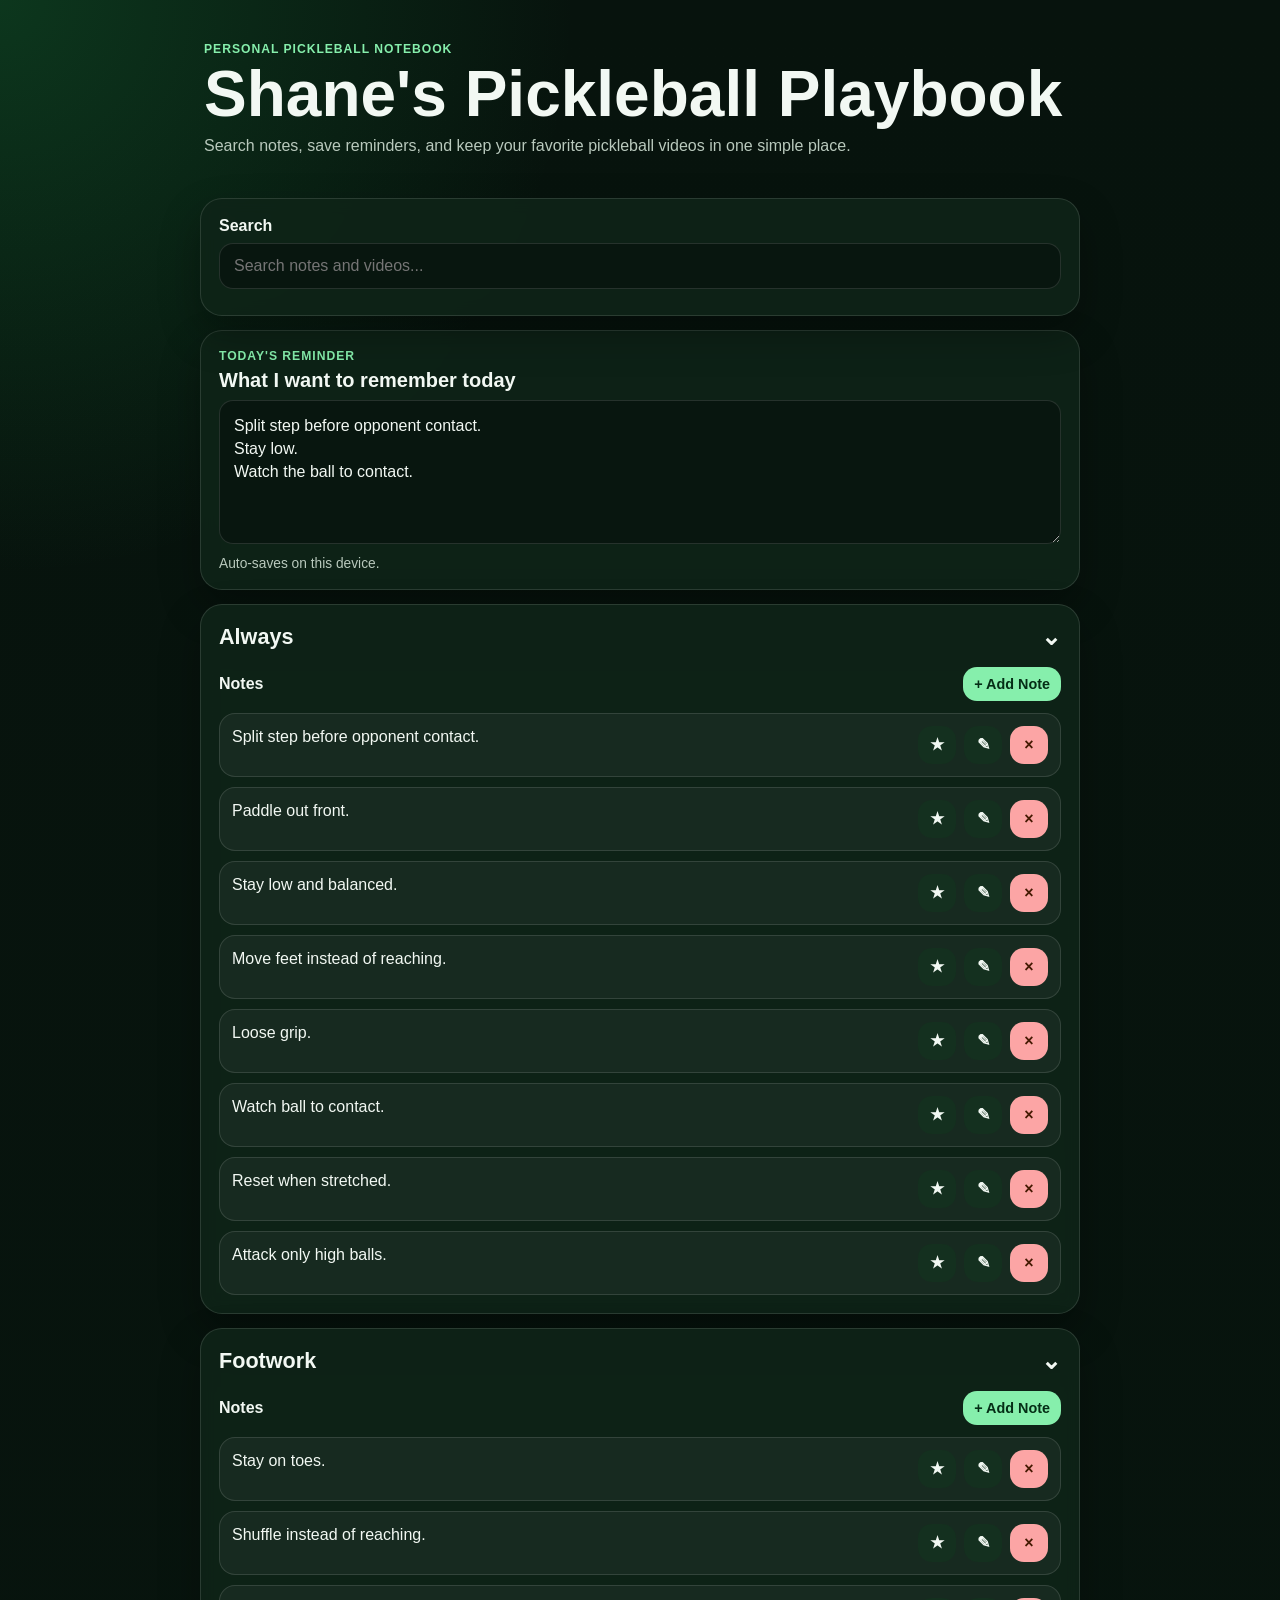
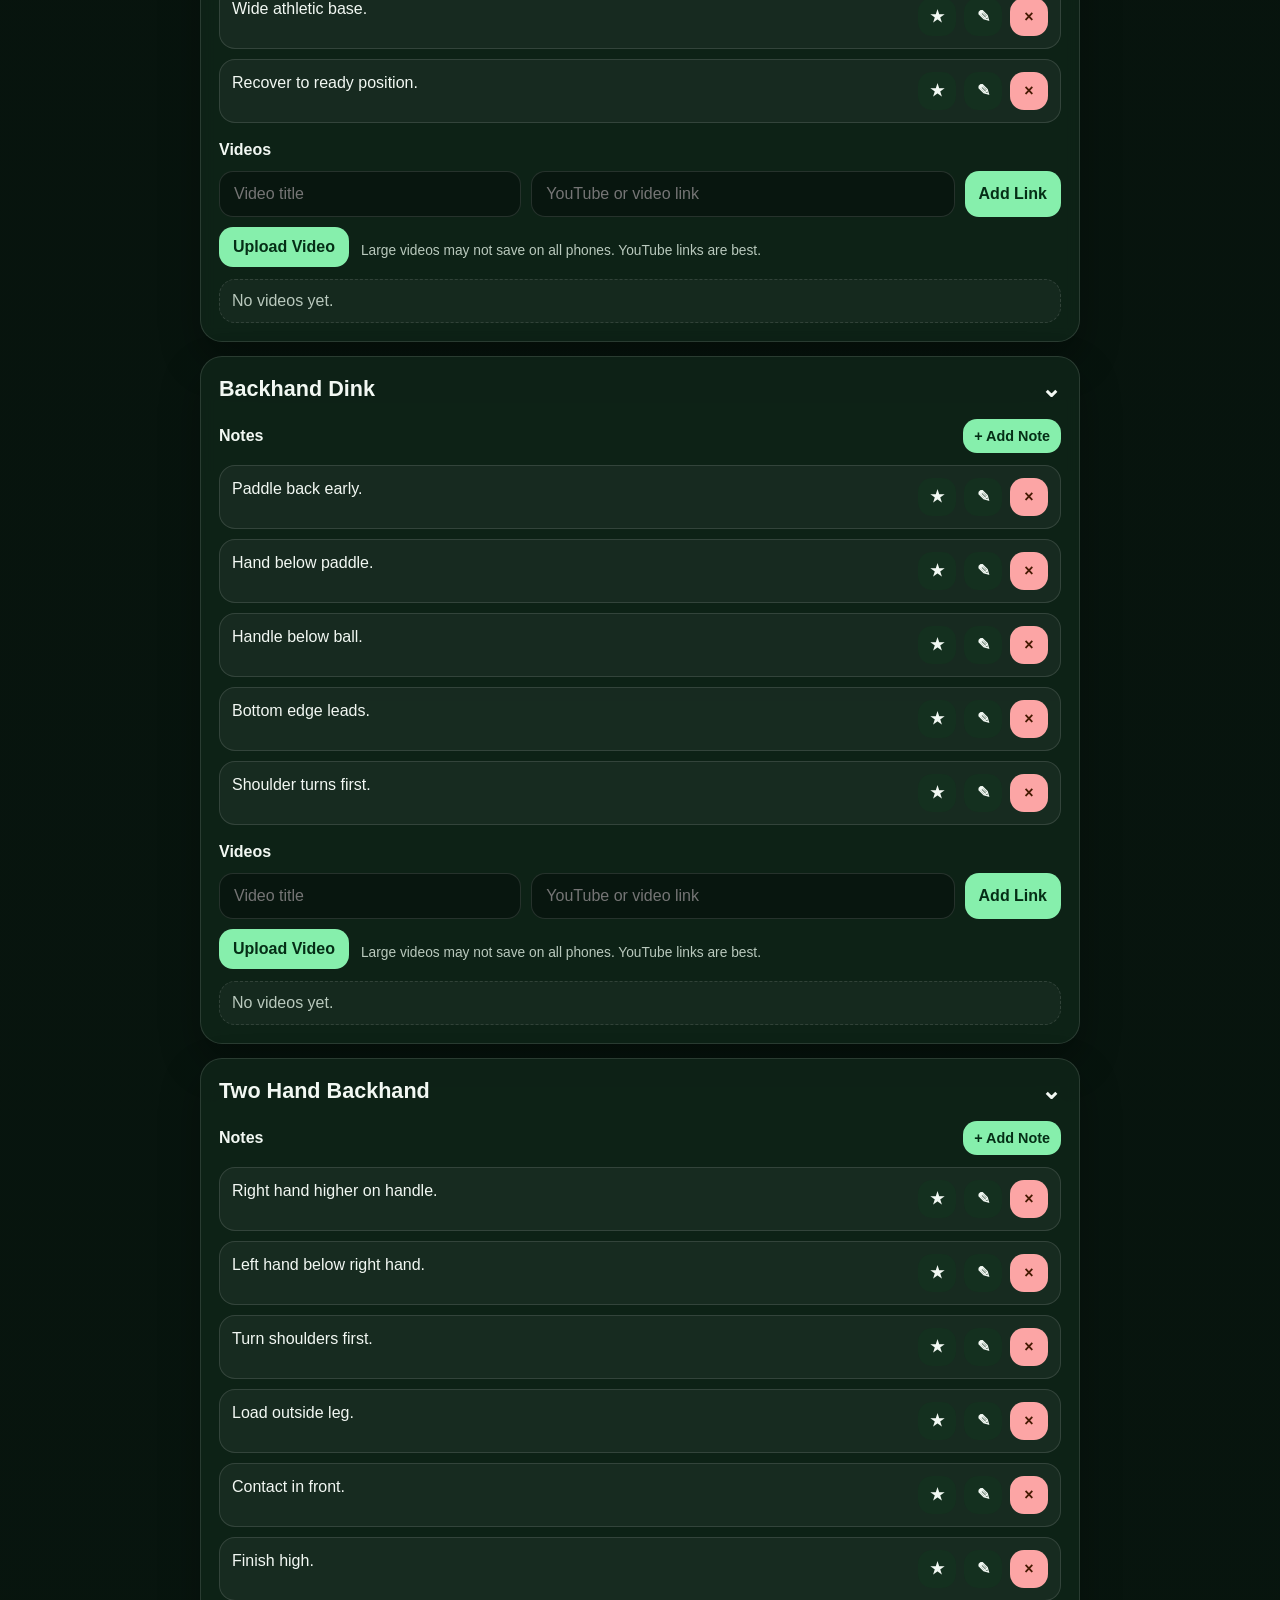
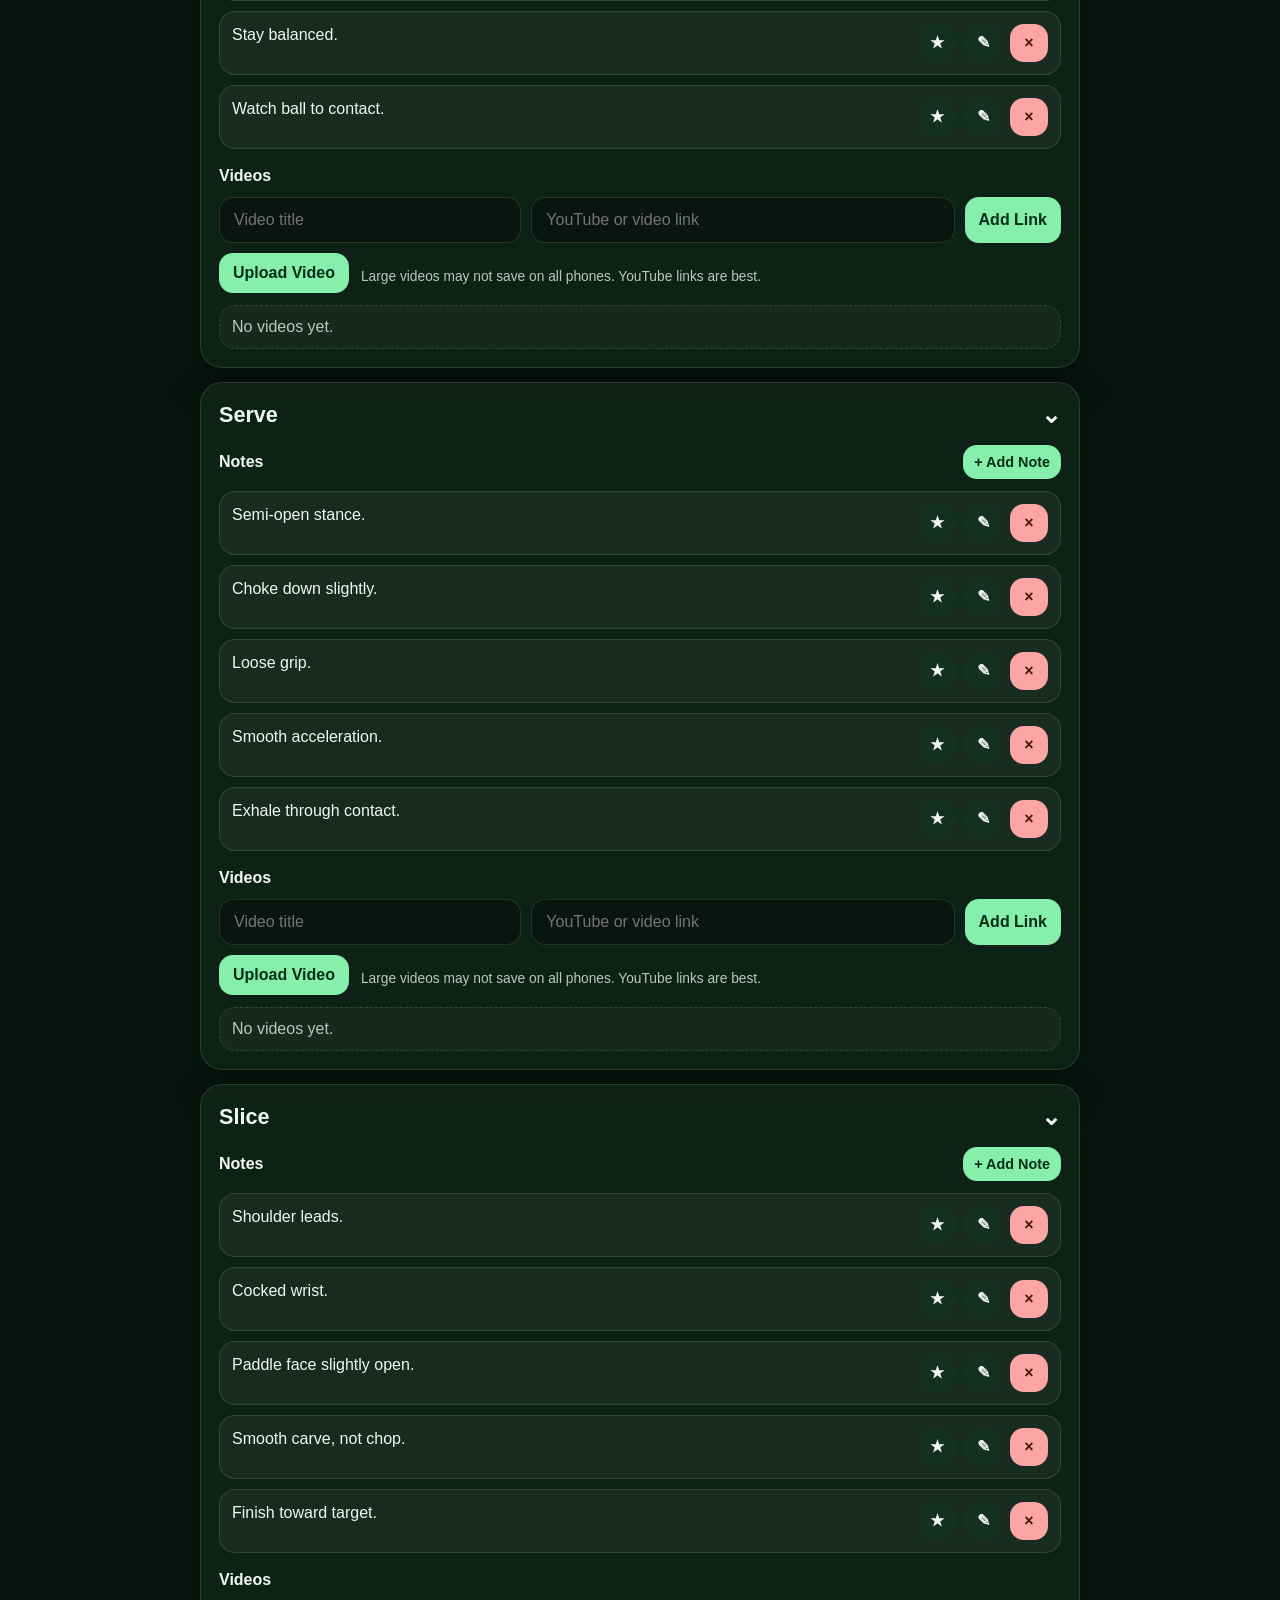
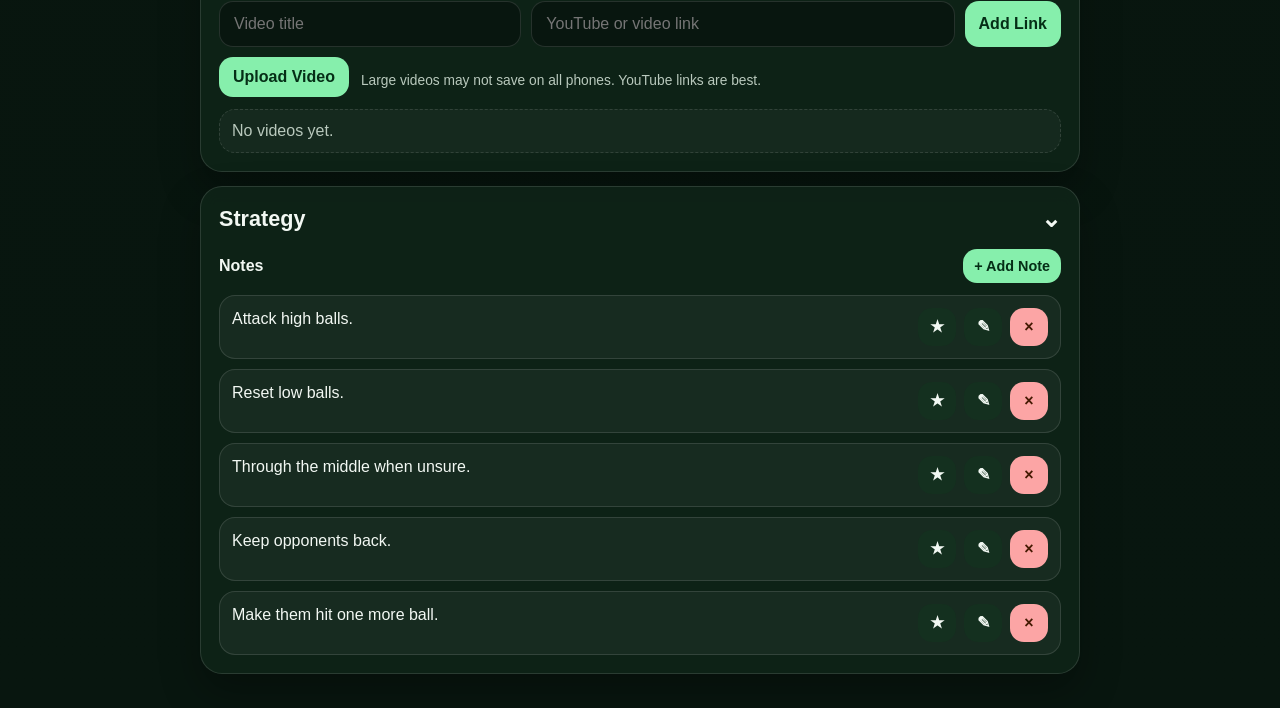
==== index.html @ 38fc114f "Add files via upload" ====
<!DOCTYPE html>
<html lang="en">
<head>
  <meta charset="UTF-8" />
  <meta name="viewport" content="width=device-width, initial-scale=1.0" />
  <meta name="theme-color" content="#14532d" />
  <title>Shane's Pickleball Playbook</title>
  <link rel="stylesheet" href="style.css" />
</head>
<body>
  <main class="app">
    <header class="hero">
      <p class="eyebrow">Personal Pickleball Notebook</p>
      <h1>Shane's Pickleball Playbook</h1>
      <p class="subhead">Search notes, save reminders, and keep your favorite pickleball videos in one simple place.</p>
    </header>

    <section class="panel search-panel">
      <label for="searchInput" class="section-label">Search</label>
      <input id="searchInput" type="search" placeholder="Search notes and videos..." autocomplete="off" />
      <p id="searchStatus" class="hint"></p>
    </section>

    <section class="panel reminder-panel">
      <div class="section-heading">
        <div>
          <p class="eyebrow">Today's Reminder</p>
          <h2>What I want to remember today</h2>
        </div>
      </div>
      <textarea id="todayReminder" rows="5" placeholder="Example: Split step before opponent contact. Stay low. Watch the ball to contact."></textarea>
      <p class="hint">Auto-saves on this device.</p>
    </section>

    <section id="sections" class="sections"></section>
  </main>

  <template id="sectionTemplate">
    <section class="panel playbook-section">
      <button class="section-toggle" type="button">
        <span class="section-title"></span>
        <span class="chevron">⌄</span>
      </button>
      <div class="section-body">
        <div class="notes-block">
          <div class="block-header">
            <h3>Notes</h3>
            <button class="small-button add-note" type="button">+ Add Note</button>
          </div>
          <div class="notes-list"></div>
        </div>

        <div class="videos-block">
          <div class="block-header">
            <h3>Videos</h3>
          </div>
          <form class="video-form">
            <input class="video-title" type="text" placeholder="Video title" />
            <input class="video-url" type="url" placeholder="YouTube or video link" />
            <button type="submit">Add Link</button>
          </form>
          <div class="upload-row">
            <label class="file-label">
              Upload Video
              <input class="video-upload" type="file" accept="video/*" />
            </label>
            <p class="hint">Large videos may not save on all phones. YouTube links are best.</p>
          </div>
          <div class="videos-list"></div>
        </div>
      </div>
    </section>
  </template>

  <script src="script.js"></script>
</body>
</html>
---- style.css ----
:root {
  --bg: #07130d;
  --panel: #0f2418;
  --panel-2: #14301f;
  --text: #f2f8f3;
  --muted: #b9c9bd;
  --accent: #86efac;
  --accent-dark: #22c55e;
  --danger: #fca5a5;
  --border: rgba(255, 255, 255, 0.12);
  --shadow: 0 18px 40px rgba(0, 0, 0, 0.3);
}

* { box-sizing: border-box; }

body {
  margin: 0;
  min-height: 100vh;
  font-family: -apple-system, BlinkMacSystemFont, "Segoe UI", Roboto, Helvetica, Arial, sans-serif;
  color: var(--text);
  background:
    radial-gradient(circle at top left, rgba(34, 197, 94, 0.2), transparent 36rem),
    linear-gradient(180deg, #07130d 0%, #08160f 100%);
}

.app {
  width: min(920px, 100%);
  margin: 0 auto;
  padding: 20px;
}

.hero {
  padding: 22px 4px 10px;
}

.eyebrow {
  margin: 0 0 6px;
  color: var(--accent);
  text-transform: uppercase;
  letter-spacing: 0.08em;
  font-size: 0.76rem;
  font-weight: 700;
}

h1, h2, h3, p { margin-top: 0; }

h1 {
  margin-bottom: 8px;
  font-size: clamp(2rem, 8vw, 4rem);
  line-height: 1;
}

h2 {
  margin-bottom: 8px;
  font-size: 1.25rem;
}

h3 {
  margin: 0;
  font-size: 1rem;
}

.subhead, .hint {
  color: var(--muted);
}

.subhead {
  max-width: 680px;
  line-height: 1.5;
}

.hint {
  margin: 8px 0 0;
  font-size: 0.86rem;
}

.panel {
  background: rgba(15, 36, 24, 0.9);
  border: 1px solid var(--border);
  border-radius: 22px;
  box-shadow: var(--shadow);
  padding: 18px;
  margin: 14px 0;
  backdrop-filter: blur(8px);
}

.search-panel {
  position: sticky;
  top: 0;
  z-index: 10;
}

.section-label {
  display: block;
  font-weight: 800;
  margin-bottom: 8px;
}

input, textarea, button {
  font: inherit;
}

input, textarea {
  width: 100%;
  color: var(--text);
  background: #08160f;
  border: 1px solid var(--border);
  border-radius: 14px;
  padding: 13px 14px;
  outline: none;
}

input:focus, textarea:focus {
  border-color: var(--accent-dark);
  box-shadow: 0 0 0 3px rgba(34, 197, 94, 0.18);
}

textarea {
  resize: vertical;
  min-height: 110px;
  line-height: 1.45;
}

button {
  cursor: pointer;
  border: 0;
  border-radius: 14px;
  color: #052e16;
  background: var(--accent);
  font-weight: 800;
  padding: 11px 14px;
}

button:hover { filter: brightness(1.04); }

.section-heading, .block-header {
  display: flex;
  align-items: center;
  justify-content: space-between;
  gap: 12px;
}

.section-toggle {
  width: 100%;
  display: flex;
  justify-content: space-between;
  align-items: center;
  color: var(--text);
  background: transparent;
  padding: 0;
  text-align: left;
}

.section-title {
  font-size: 1.35rem;
  font-weight: 900;
}

.chevron {
  font-size: 1.5rem;
  transition: transform 0.2s ease;
}

.playbook-section.collapsed .chevron {
  transform: rotate(-90deg);
}

.playbook-section.collapsed .section-body {
  display: none;
}

.section-body {
  margin-top: 16px;
  display: grid;
  gap: 18px;
}

.notes-list, .videos-list {
  display: grid;
  gap: 10px;
  margin-top: 12px;
}

.note-card, .video-card {
  background: rgba(255, 255, 255, 0.045);
  border: 1px solid var(--border);
  border-radius: 16px;
  padding: 12px;
}

.note-top, .video-top {
  display: flex;
  align-items: flex-start;
  justify-content: space-between;
  gap: 10px;
}

.note-text {
  white-space: pre-wrap;
  line-height: 1.42;
  flex: 1;
}

.note-actions, .video-actions {
  display: flex;
  gap: 8px;
  flex-shrink: 0;
}

.icon-button {
  width: 38px;
  height: 38px;
  display: inline-grid;
  place-items: center;
  padding: 0;
  color: var(--text);
  background: var(--panel-2);
}

.icon-button.starred {
  color: #052e16;
  background: var(--accent);
}

.icon-button.danger {
  color: #451a03;
  background: var(--danger);
}

.small-button {
  padding: 9px 11px;
  font-size: 0.9rem;
}

.video-form {
  display: grid;
  grid-template-columns: 1fr 1.4fr auto;
  gap: 10px;
  margin-top: 12px;
}

.upload-row {
  display: flex;
  align-items: center;
  gap: 12px;
  flex-wrap: wrap;
  margin-top: 10px;
}

.file-label {
  display: inline-block;
  color: #052e16;
  background: var(--accent);
  border-radius: 14px;
  font-weight: 800;
  padding: 11px 14px;
  cursor: pointer;
}

.file-label input {
  display: none;
}

.video-card a {
  color: var(--accent);
  font-weight: 800;
  text-decoration: none;
}

.video-card video {
  width: 100%;
  max-height: 260px;
  margin-top: 10px;
  border-radius: 14px;
  background: black;
}

.empty-state {
  color: var(--muted);
  background: rgba(255, 255, 255, 0.035);
  border: 1px dashed var(--border);
  border-radius: 16px;
  padding: 12px;
}

.hidden-by-search {
  display: none;
}

@media (max-width: 700px) {
  .app { padding: 14px; }
  .panel { border-radius: 18px; padding: 15px; }
  .video-form { grid-template-columns: 1fr; }
  .section-heading, .block-header { align-items: flex-start; }
  .note-top, .video-top { flex-direction: column; }
  .note-actions, .video-actions { width: 100%; }
  .icon-button { flex: 1; }
}
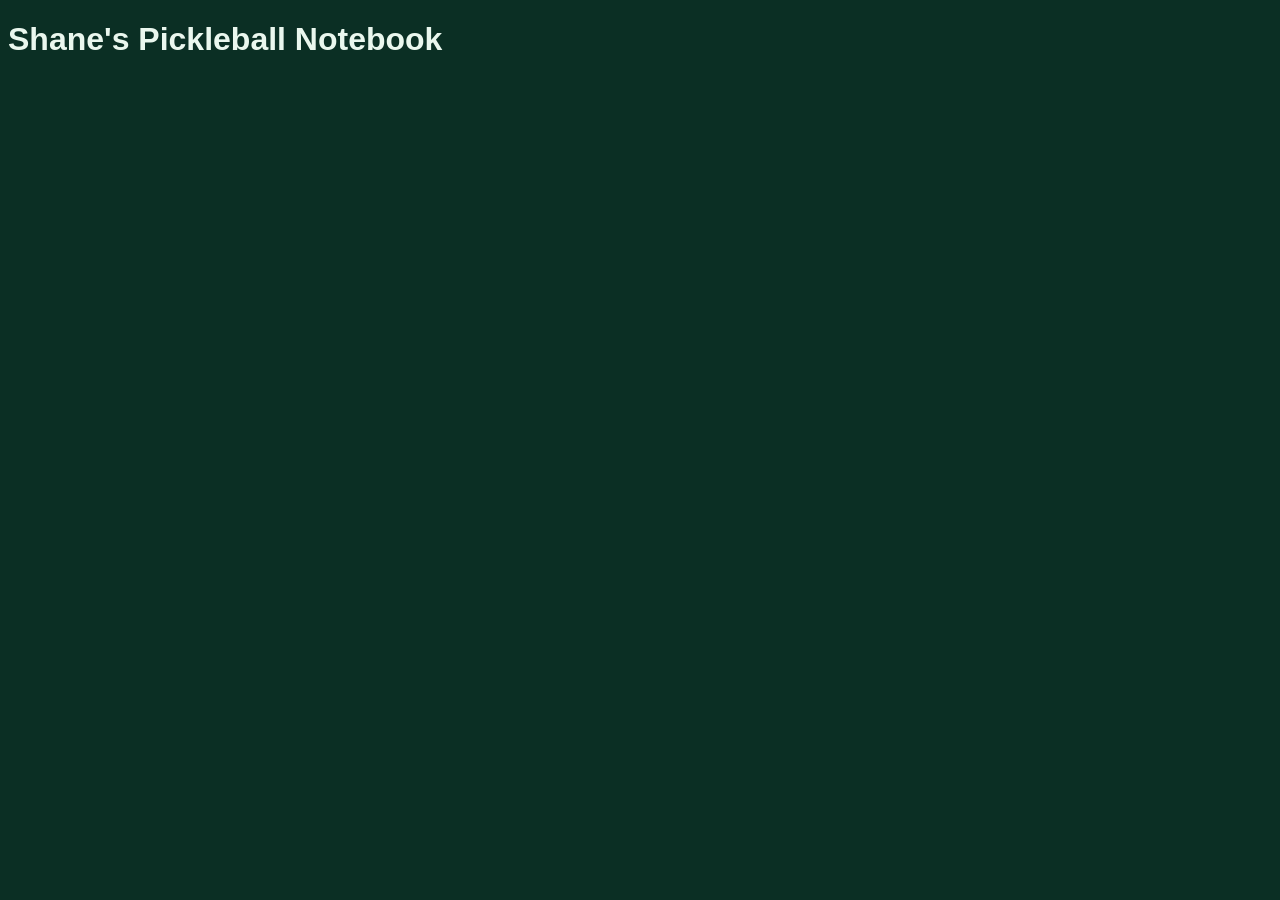
==== commit 771a6224: "Add files via upload" ====
--- a/index.html
+++ b/index.html
@@ -1,77 +1 @@
-<!DOCTYPE html>
-<html lang="en">
-<head>
-  <meta charset="UTF-8" />
-  <meta name="viewport" content="width=device-width, initial-scale=1.0" />
-  <meta name="theme-color" content="#14532d" />
-  <title>Shane's Pickleball Playbook</title>
-  <link rel="stylesheet" href="style.css" />
-</head>
-<body>
-  <main class="app">
-    <header class="hero">
-      <p class="eyebrow">Personal Pickleball Notebook</p>
-      <h1>Shane's Pickleball Playbook</h1>
-      <p class="subhead">Search notes, save reminders, and keep your favorite pickleball videos in one simple place.</p>
-    </header>
-
-    <section class="panel search-panel">
-      <label for="searchInput" class="section-label">Search</label>
-      <input id="searchInput" type="search" placeholder="Search notes and videos..." autocomplete="off" />
-      <p id="searchStatus" class="hint"></p>
-    </section>
-
-    <section class="panel reminder-panel">
-      <div class="section-heading">
-        <div>
-          <p class="eyebrow">Today's Reminder</p>
-          <h2>What I want to remember today</h2>
-        </div>
-      </div>
-      <textarea id="todayReminder" rows="5" placeholder="Example: Split step before opponent contact. Stay low. Watch the ball to contact."></textarea>
-      <p class="hint">Auto-saves on this device.</p>
-    </section>
-
-    <section id="sections" class="sections"></section>
-  </main>
-
-  <template id="sectionTemplate">
-    <section class="panel playbook-section">
-      <button class="section-toggle" type="button">
-        <span class="section-title"></span>
-        <span class="chevron">⌄</span>
-      </button>
-      <div class="section-body">
-        <div class="notes-block">
-          <div class="block-header">
-            <h3>Notes</h3>
-            <button class="small-button add-note" type="button">+ Add Note</button>
-          </div>
-          <div class="notes-list"></div>
-        </div>
-
-        <div class="videos-block">
-          <div class="block-header">
-            <h3>Videos</h3>
-          </div>
-          <form class="video-form">
-            <input class="video-title" type="text" placeholder="Video title" />
-            <input class="video-url" type="url" placeholder="YouTube or video link" />
-            <button type="submit">Add Link</button>
-          </form>
-          <div class="upload-row">
-            <label class="file-label">
-              Upload Video
-              <input class="video-upload" type="file" accept="video/*" />
-            </label>
-            <p class="hint">Large videos may not save on all phones. YouTube links are best.</p>
-          </div>
-          <div class="videos-list"></div>
-        </div>
-      </div>
-    </section>
-  </template>
-
-  <script src="script.js"></script>
-</body>
-</html>
+<!DOCTYPE html><html lang="en"><head><meta charset="UTF-8"><meta name="viewport" content="width=device-width, initial-scale=1.0"><title>Shane's Pickleball Notebook</title><link rel="manifest" href="manifest.json"><link rel="icon" href="icon.svg" type="image/svg+xml"><link rel="stylesheet" href="style.css"></head><body><main class="app"><h1>Shane's Pickleball Notebook</h1></main><script src="script.js"></script></body></html>
--- a/style.css
+++ b/style.css
@@ -1,298 +1 @@
-:root {
-  --bg: #07130d;
-  --panel: #0f2418;
-  --panel-2: #14301f;
-  --text: #f2f8f3;
-  --muted: #b9c9bd;
-  --accent: #86efac;
-  --accent-dark: #22c55e;
-  --danger: #fca5a5;
-  --border: rgba(255, 255, 255, 0.12);
-  --shadow: 0 18px 40px rgba(0, 0, 0, 0.3);
-}
-
-* { box-sizing: border-box; }
-
-body {
-  margin: 0;
-  min-height: 100vh;
-  font-family: -apple-system, BlinkMacSystemFont, "Segoe UI", Roboto, Helvetica, Arial, sans-serif;
-  color: var(--text);
-  background:
-    radial-gradient(circle at top left, rgba(34, 197, 94, 0.2), transparent 36rem),
-    linear-gradient(180deg, #07130d 0%, #08160f 100%);
-}
-
-.app {
-  width: min(920px, 100%);
-  margin: 0 auto;
-  padding: 20px;
-}
-
-.hero {
-  padding: 22px 4px 10px;
-}
-
-.eyebrow {
-  margin: 0 0 6px;
-  color: var(--accent);
-  text-transform: uppercase;
-  letter-spacing: 0.08em;
-  font-size: 0.76rem;
-  font-weight: 700;
-}
-
-h1, h2, h3, p { margin-top: 0; }
-
-h1 {
-  margin-bottom: 8px;
-  font-size: clamp(2rem, 8vw, 4rem);
-  line-height: 1;
-}
-
-h2 {
-  margin-bottom: 8px;
-  font-size: 1.25rem;
-}
-
-h3 {
-  margin: 0;
-  font-size: 1rem;
-}
-
-.subhead, .hint {
-  color: var(--muted);
-}
-
-.subhead {
-  max-width: 680px;
-  line-height: 1.5;
-}
-
-.hint {
-  margin: 8px 0 0;
-  font-size: 0.86rem;
-}
-
-.panel {
-  background: rgba(15, 36, 24, 0.9);
-  border: 1px solid var(--border);
-  border-radius: 22px;
-  box-shadow: var(--shadow);
-  padding: 18px;
-  margin: 14px 0;
-  backdrop-filter: blur(8px);
-}
-
-.search-panel {
-  position: sticky;
-  top: 0;
-  z-index: 10;
-}
-
-.section-label {
-  display: block;
-  font-weight: 800;
-  margin-bottom: 8px;
-}
-
-input, textarea, button {
-  font: inherit;
-}
-
-input, textarea {
-  width: 100%;
-  color: var(--text);
-  background: #08160f;
-  border: 1px solid var(--border);
-  border-radius: 14px;
-  padding: 13px 14px;
-  outline: none;
-}
-
-input:focus, textarea:focus {
-  border-color: var(--accent-dark);
-  box-shadow: 0 0 0 3px rgba(34, 197, 94, 0.18);
-}
-
-textarea {
-  resize: vertical;
-  min-height: 110px;
-  line-height: 1.45;
-}
-
-button {
-  cursor: pointer;
-  border: 0;
-  border-radius: 14px;
-  color: #052e16;
-  background: var(--accent);
-  font-weight: 800;
-  padding: 11px 14px;
-}
-
-button:hover { filter: brightness(1.04); }
-
-.section-heading, .block-header {
-  display: flex;
-  align-items: center;
-  justify-content: space-between;
-  gap: 12px;
-}
-
-.section-toggle {
-  width: 100%;
-  display: flex;
-  justify-content: space-between;
-  align-items: center;
-  color: var(--text);
-  background: transparent;
-  padding: 0;
-  text-align: left;
-}
-
-.section-title {
-  font-size: 1.35rem;
-  font-weight: 900;
-}
-
-.chevron {
-  font-size: 1.5rem;
-  transition: transform 0.2s ease;
-}
-
-.playbook-section.collapsed .chevron {
-  transform: rotate(-90deg);
-}
-
-.playbook-section.collapsed .section-body {
-  display: none;
-}
-
-.section-body {
-  margin-top: 16px;
-  display: grid;
-  gap: 18px;
-}
-
-.notes-list, .videos-list {
-  display: grid;
-  gap: 10px;
-  margin-top: 12px;
-}
-
-.note-card, .video-card {
-  background: rgba(255, 255, 255, 0.045);
-  border: 1px solid var(--border);
-  border-radius: 16px;
-  padding: 12px;
-}
-
-.note-top, .video-top {
-  display: flex;
-  align-items: flex-start;
-  justify-content: space-between;
-  gap: 10px;
-}
-
-.note-text {
-  white-space: pre-wrap;
-  line-height: 1.42;
-  flex: 1;
-}
-
-.note-actions, .video-actions {
-  display: flex;
-  gap: 8px;
-  flex-shrink: 0;
-}
-
-.icon-button {
-  width: 38px;
-  height: 38px;
-  display: inline-grid;
-  place-items: center;
-  padding: 0;
-  color: var(--text);
-  background: var(--panel-2);
-}
-
-.icon-button.starred {
-  color: #052e16;
-  background: var(--accent);
-}
-
-.icon-button.danger {
-  color: #451a03;
-  background: var(--danger);
-}
-
-.small-button {
-  padding: 9px 11px;
-  font-size: 0.9rem;
-}
-
-.video-form {
-  display: grid;
-  grid-template-columns: 1fr 1.4fr auto;
-  gap: 10px;
-  margin-top: 12px;
-}
-
-.upload-row {
-  display: flex;
-  align-items: center;
-  gap: 12px;
-  flex-wrap: wrap;
-  margin-top: 10px;
-}
-
-.file-label {
-  display: inline-block;
-  color: #052e16;
-  background: var(--accent);
-  border-radius: 14px;
-  font-weight: 800;
-  padding: 11px 14px;
-  cursor: pointer;
-}
-
-.file-label input {
-  display: none;
-}
-
-.video-card a {
-  color: var(--accent);
-  font-weight: 800;
-  text-decoration: none;
-}
-
-.video-card video {
-  width: 100%;
-  max-height: 260px;
-  margin-top: 10px;
-  border-radius: 14px;
-  background: black;
-}
-
-.empty-state {
-  color: var(--muted);
-  background: rgba(255, 255, 255, 0.035);
-  border: 1px dashed var(--border);
-  border-radius: 16px;
-  padding: 12px;
-}
-
-.hidden-by-search {
-  display: none;
-}
-
-@media (max-width: 700px) {
-  .app { padding: 14px; }
-  .panel { border-radius: 18px; padding: 15px; }
-  .video-form { grid-template-columns: 1fr; }
-  .section-heading, .block-header { align-items: flex-start; }
-  .note-top, .video-top { flex-direction: column; }
-  .note-actions, .video-actions { width: 100%; }
-  .icon-button { flex: 1; }
-}
+body{background:#0b2f24;color:#eaf7ee;font-family:Arial,sans-serif;}
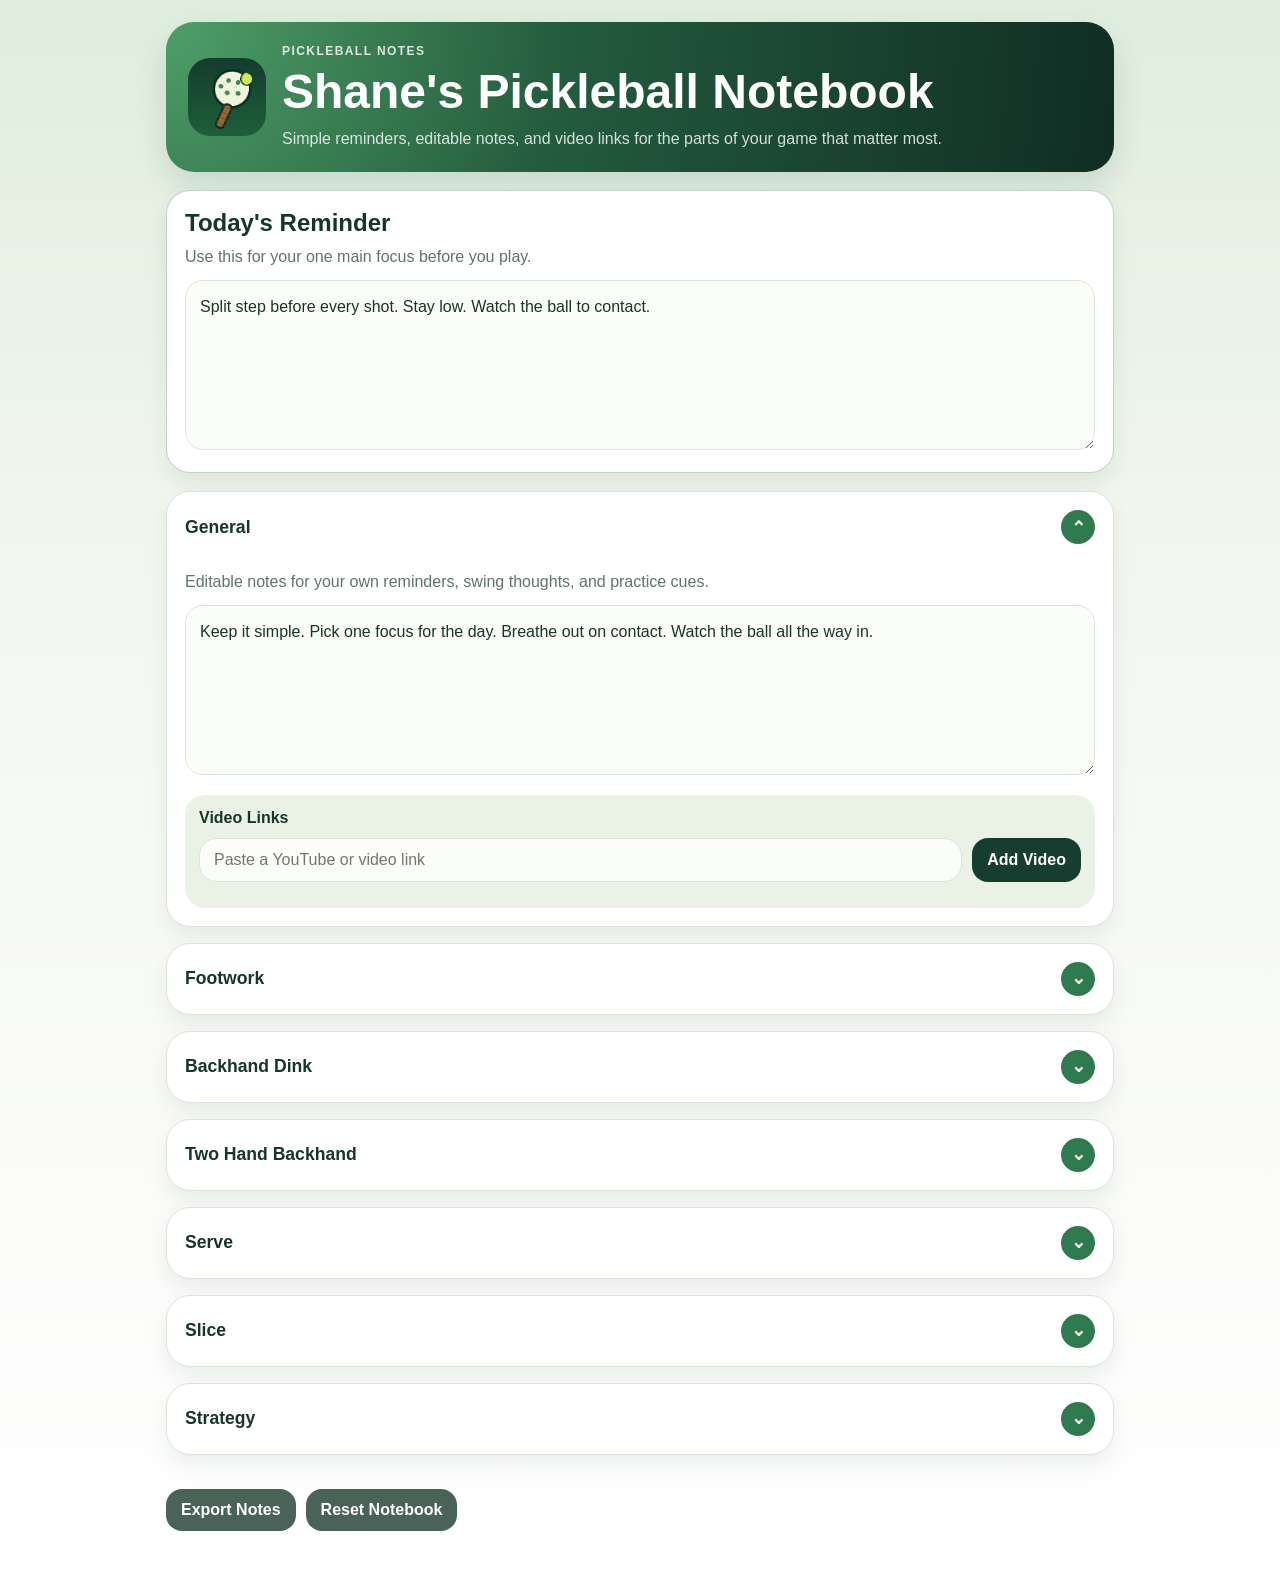
==== commit 11957263: "Add files via upload" ====
--- a/index.html
+++ b/index.html
@@ -1 +1,36 @@
-<!DOCTYPE html><html lang="en"><head><meta charset="UTF-8"><meta name="viewport" content="width=device-width, initial-scale=1.0"><title>Shane's Pickleball Notebook</title><link rel="manifest" href="manifest.json"><link rel="icon" href="icon.svg" type="image/svg+xml"><link rel="stylesheet" href="style.css"></head><body><main class="app"><h1>Shane's Pickleball Notebook</h1></main><script src="script.js"></script></body></html>+<!DOCTYPE html>
+<html lang="en">
+<head>
+  <meta charset="UTF-8" />
+  <meta name="viewport" content="width=device-width, initial-scale=1.0" />
+  <meta name="theme-color" content="#163d2f" />
+  <title>Shane's Pickleball Notebook</title>
+  <link rel="manifest" href="manifest.json" />
+  <link rel="apple-touch-icon" href="icon-192.png" />
+  <link rel="stylesheet" href="style.css" />
+</head>
+<body>
+  <main class="app">
+    <header class="hero">
+      <div class="hero-icon" aria-hidden="true">
+        <img src="icon-192.png" alt="Pickleball paddle app icon" />
+      </div>
+      <div>
+        <p class="eyebrow">Pickleball Notes</p>
+        <h1>Shane's Pickleball Notebook</h1>
+        <p class="subhead">Simple reminders, editable notes, and video links for the parts of your game that matter most.</p>
+      </div>
+    </header>
+
+    <section class="card focus-card">
+      <h2>Today's Reminder</h2>
+      <p class="hint">Use this for your one main focus before you play.</p>
+      <textarea id="todayReminder" placeholder="Example: Split step before every shot. Stay low. Watch the ball to contact."></textarea>
+    </section>
+
+    <section id="sections" class="sections"></section>
+  </main>
+
+  <script src="script.js"></script>
+</body>
+</html>
--- a/style.css
+++ b/style.css
@@ -1 +1,271 @@
-body{background:#0b2f24;color:#eaf7ee;font-family:Arial,sans-serif;}+:root {
+  --bg: #f4f7f1;
+  --card: #ffffff;
+  --ink: #173528;
+  --muted: #5f756a;
+  --accent: #2f7a4f;
+  --accent-dark: #163d2f;
+  --line: #dbe6d7;
+  --soft: #eaf2e6;
+  --shadow: 0 14px 32px rgba(22, 61, 47, 0.14);
+}
+
+* {
+  box-sizing: border-box;
+}
+
+body {
+  margin: 0;
+  min-height: 100vh;
+  background: linear-gradient(180deg, #dfeedd 0%, var(--bg) 38%, #ffffff 100%);
+  color: var(--ink);
+  font-family: -apple-system, BlinkMacSystemFont, "Segoe UI", Roboto, Helvetica, Arial, sans-serif;
+}
+
+.app {
+  width: min(980px, 100%);
+  margin: 0 auto;
+  padding: 22px 16px 42px;
+}
+
+.hero {
+  display: flex;
+  gap: 16px;
+  align-items: center;
+  padding: 22px;
+  border-radius: 28px;
+  color: #fff;
+  background: radial-gradient(circle at top left, #4f9f68 0%, #235b3d 42%, #102d24 100%);
+  box-shadow: var(--shadow);
+}
+
+.hero-icon {
+  flex: 0 0 78px;
+  width: 78px;
+  height: 78px;
+  border-radius: 22px;
+  background: rgba(255, 255, 255, 0.16);
+  display: grid;
+  place-items: center;
+  overflow: hidden;
+}
+
+.hero-icon img {
+  width: 100%;
+  height: 100%;
+  object-fit: cover;
+}
+
+.eyebrow {
+  margin: 0 0 6px;
+  text-transform: uppercase;
+  letter-spacing: 0.12em;
+  font-size: 0.75rem;
+  font-weight: 800;
+  opacity: 0.82;
+}
+
+h1, h2, h3 {
+  margin: 0;
+  line-height: 1.15;
+}
+
+h1 {
+  font-size: clamp(1.7rem, 5vw, 3rem);
+}
+
+.subhead {
+  margin: 8px 0 0;
+  max-width: 720px;
+  color: rgba(255, 255, 255, 0.82);
+  line-height: 1.45;
+}
+
+.card {
+  margin-top: 18px;
+  padding: 18px;
+  border-radius: 24px;
+  background: var(--card);
+  border: 1px solid var(--line);
+  box-shadow: 0 10px 22px rgba(23, 53, 40, 0.08);
+}
+
+.focus-card {
+  border-color: rgba(47, 122, 79, 0.3);
+}
+
+.hint {
+  margin: 8px 0 12px;
+  color: var(--muted);
+  line-height: 1.45;
+}
+
+.sections {
+  display: grid;
+  gap: 16px;
+  margin-top: 18px;
+}
+
+details.section-card {
+  border-radius: 24px;
+  background: var(--card);
+  border: 1px solid var(--line);
+  box-shadow: 0 10px 22px rgba(23, 53, 40, 0.08);
+  overflow: hidden;
+}
+
+summary {
+  cursor: pointer;
+  list-style: none;
+  padding: 18px;
+  display: flex;
+  align-items: center;
+  justify-content: space-between;
+  gap: 14px;
+  font-weight: 800;
+  font-size: 1.1rem;
+}
+
+summary::-webkit-details-marker {
+  display: none;
+}
+
+summary::after {
+  content: "⌄";
+  width: 34px;
+  height: 34px;
+  border-radius: 999px;
+  display: grid;
+  place-items: center;
+  color: #fff;
+  background: var(--accent);
+  transition: transform 0.2s ease;
+}
+
+details[open] summary::after {
+  transform: rotate(180deg);
+}
+
+.section-body {
+  padding: 0 18px 18px;
+}
+
+textarea, input {
+  width: 100%;
+  border: 1px solid var(--line);
+  border-radius: 18px;
+  background: #fbfdf9;
+  color: var(--ink);
+  font: inherit;
+  outline: none;
+}
+
+textarea {
+  min-height: 170px;
+  padding: 14px;
+  resize: vertical;
+  line-height: 1.45;
+}
+
+textarea:focus, input:focus {
+  border-color: var(--accent);
+  box-shadow: 0 0 0 4px rgba(47, 122, 79, 0.12);
+}
+
+.video-tools {
+  margin-top: 16px;
+  padding: 14px;
+  border-radius: 20px;
+  background: var(--soft);
+}
+
+.video-tools h3 {
+  font-size: 1rem;
+  margin-bottom: 10px;
+}
+
+.video-row {
+  display: grid;
+  grid-template-columns: 1fr auto;
+  gap: 10px;
+}
+
+.video-row input {
+  padding: 12px 14px;
+}
+
+button {
+  border: 0;
+  border-radius: 16px;
+  padding: 12px 15px;
+  color: #fff;
+  background: var(--accent-dark);
+  font: inherit;
+  font-weight: 800;
+  cursor: pointer;
+}
+
+button:active {
+  transform: translateY(1px);
+}
+
+.video-list {
+  display: grid;
+  gap: 8px;
+  margin-top: 12px;
+}
+
+.video-link {
+  display: flex;
+  align-items: center;
+  justify-content: space-between;
+  gap: 10px;
+  padding: 10px 12px;
+  border-radius: 14px;
+  background: #fff;
+  border: 1px solid var(--line);
+}
+
+.video-link a {
+  color: var(--accent-dark);
+  font-weight: 700;
+  text-decoration: none;
+  overflow-wrap: anywhere;
+}
+
+.remove-btn {
+  flex: 0 0 auto;
+  padding: 8px 10px;
+  border-radius: 12px;
+  background: #8f2f2f;
+  font-size: 0.85rem;
+}
+
+.footer-actions {
+  display: flex;
+  gap: 10px;
+  flex-wrap: wrap;
+  margin-top: 18px;
+}
+
+.secondary-btn {
+  background: #496358;
+}
+
+@media (max-width: 640px) {
+  .hero {
+    align-items: flex-start;
+    padding: 18px;
+  }
+
+  .hero-icon {
+    width: 62px;
+    height: 62px;
+    flex-basis: 62px;
+    border-radius: 18px;
+  }
+
+  .video-row {
+    grid-template-columns: 1fr;
+  }
+}
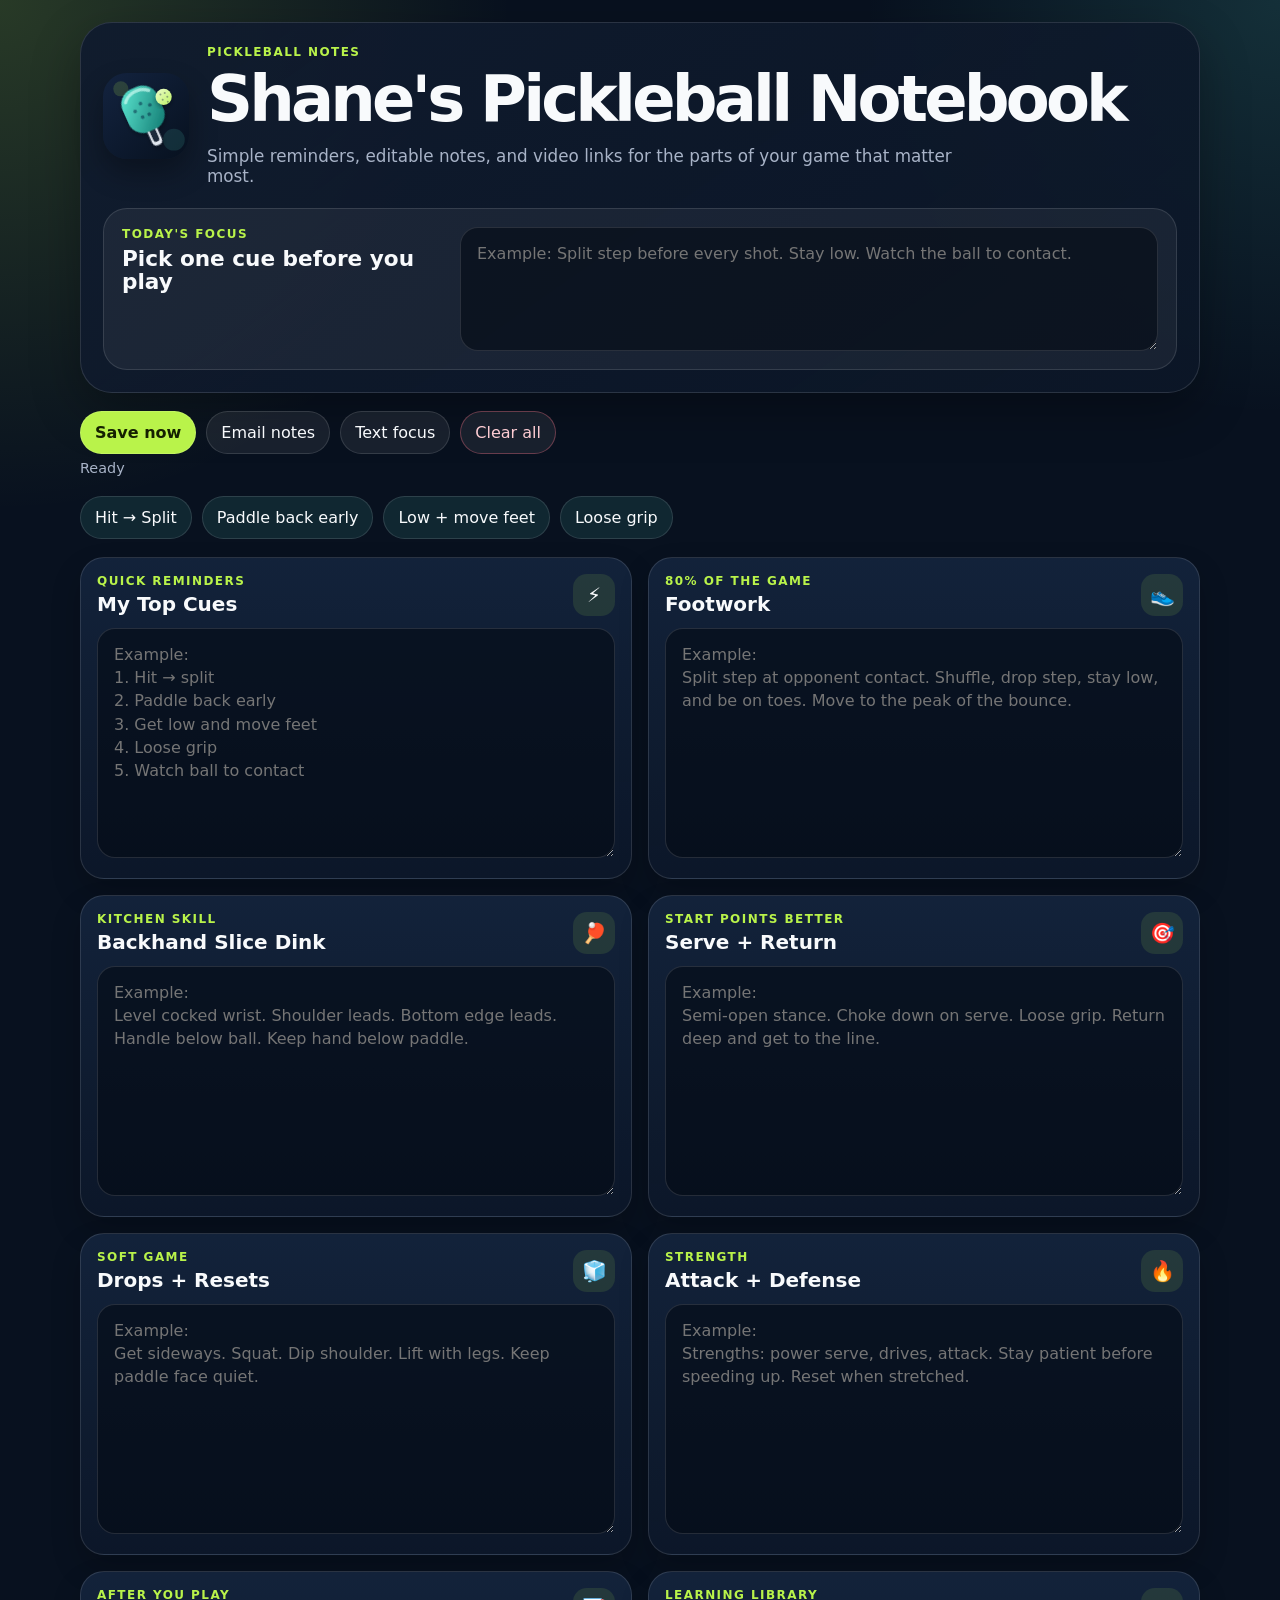
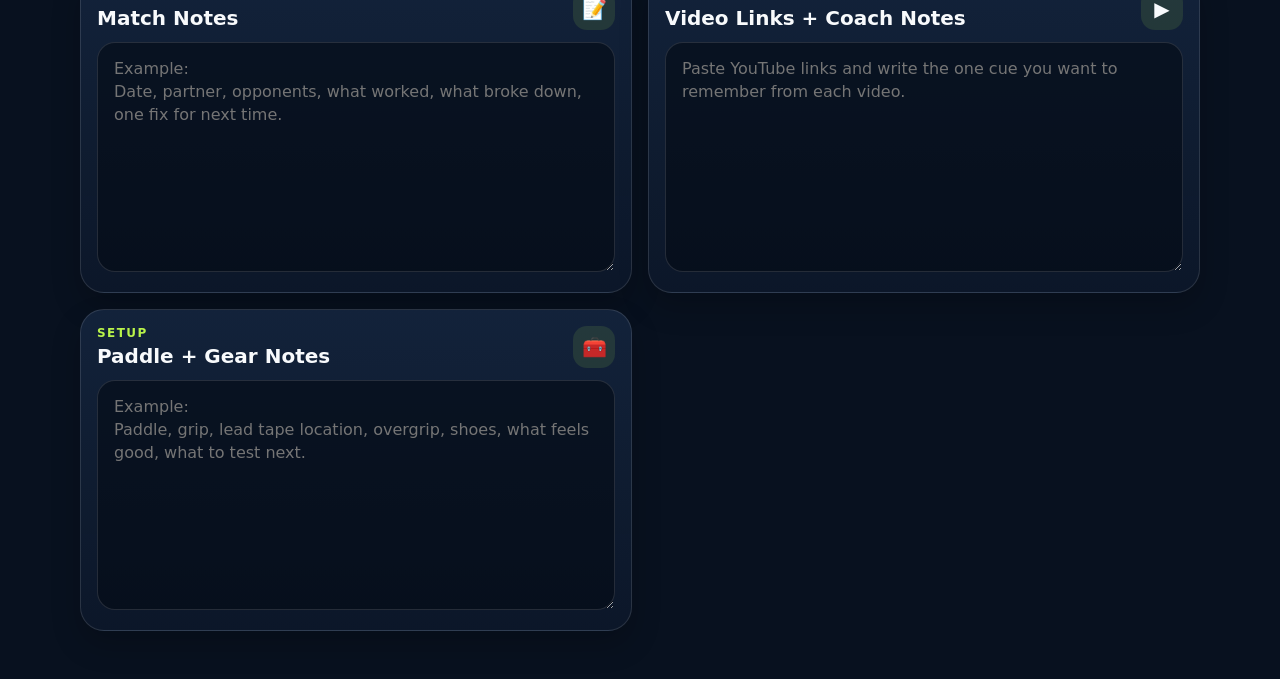
==== commit 1100ad62: "Add files via upload" ====
--- a/index.html
+++ b/index.html
@@ -3,33 +3,67 @@
 <head>
   <meta charset="UTF-8" />
   <meta name="viewport" content="width=device-width, initial-scale=1.0" />
-  <meta name="theme-color" content="#163d2f" />
-  <title>Shane's Pickleball Notebook</title>
+  <title>Shane's Pickleball Notebook V2</title>
+  <meta name="theme-color" content="#0f172a" />
   <link rel="manifest" href="manifest.json" />
-  <link rel="apple-touch-icon" href="icon-192.png" />
-  <link rel="stylesheet" href="style.css" />
+  <link rel="apple-touch-icon" href="icon.svg" />
+  <link rel="icon" href="icon.svg" type="image/svg+xml" />
+  <link rel="stylesheet" href="styles.css" />
 </head>
 <body>
-  <main class="app">
+  <div class="app-shell">
     <header class="hero">
-      <div class="hero-icon" aria-hidden="true">
-        <img src="icon-192.png" alt="Pickleball paddle app icon" />
+      <div class="hero-top">
+        <img src="icon.svg" class="app-icon" alt="Pickleball paddle app icon" />
+        <div>
+          <p class="eyebrow">Pickleball Notes</p>
+          <h1>Shane's Pickleball Notebook</h1>
+          <p class="subtitle">Simple reminders, editable notes, and video links for the parts of your game that matter most.</p>
+        </div>
       </div>
-      <div>
-        <p class="eyebrow">Pickleball Notes</p>
-        <h1>Shane's Pickleball Notebook</h1>
-        <p class="subhead">Simple reminders, editable notes, and video links for the parts of your game that matter most.</p>
-      </div>
+
+      <section class="focus-card" aria-labelledby="todayFocusLabel">
+        <div>
+          <p class="eyebrow">Today's Focus</p>
+          <h2 id="todayFocusLabel">Pick one cue before you play</h2>
+        </div>
+        <textarea id="todayFocus" class="focus-input" placeholder="Example: Split step before every shot. Stay low. Watch the ball to contact."></textarea>
+      </section>
     </header>
 
-    <section class="card focus-card">
-      <h2>Today's Reminder</h2>
-      <p class="hint">Use this for your one main focus before you play.</p>
-      <textarea id="todayReminder" placeholder="Example: Split step before every shot. Stay low. Watch the ball to contact."></textarea>
-    </section>
+    <main>
+      <section class="toolbar" aria-label="Notebook actions">
+        <button id="saveNowBtn" class="primary-btn">Save now</button>
+        <button id="emailBtn">Email notes</button>
+        <button id="textBtn">Text focus</button>
+        <button id="resetBtn" class="danger-btn">Clear all</button>
+      </section>
 
-    <section id="sections" class="sections"></section>
-  </main>
+      <p id="saveStatus" class="save-status" role="status">Ready</p>
+
+      <section class="cue-strip" aria-label="Quick cues">
+        <button data-cue="Hit, then split.">Hit → Split</button>
+        <button data-cue="Paddle back early.">Paddle back early</button>
+        <button data-cue="Get low and move your feet.">Low + move feet</button>
+        <button data-cue="Loose grip. Watch the ball to contact.">Loose grip</button>
+      </section>
+
+      <section id="notesGrid" class="notes-grid" aria-label="Editable pickleball notes"></section>
+    </main>
+  </div>
+
+  <template id="noteCardTemplate">
+    <article class="note-card">
+      <div class="card-header">
+        <div>
+          <p class="card-kicker"></p>
+          <h2></h2>
+        </div>
+        <span class="card-icon" aria-hidden="true"></span>
+      </div>
+      <textarea></textarea>
+    </article>
+  </template>
 
   <script src="script.js"></script>
 </body>
--- a/styles.css
+++ b/styles.css
@@ -0,0 +1,208 @@
+:root {
+  --bg: #08111f;
+  --panel: #101b2e;
+  --panel-2: #14243d;
+  --text: #f8fafc;
+  --muted: #a8b3c7;
+  --line: rgba(255, 255, 255, 0.12);
+  --accent: #b9f34a;
+  --accent-2: #5eead4;
+  --danger: #fb7185;
+  --shadow: 0 18px 50px rgba(0, 0, 0, 0.3);
+  --radius: 24px;
+}
+
+* { box-sizing: border-box; }
+
+html { scroll-behavior: smooth; }
+
+body {
+  margin: 0;
+  min-height: 100vh;
+  font-family: Inter, ui-sans-serif, system-ui, -apple-system, BlinkMacSystemFont, "Segoe UI", sans-serif;
+  background:
+    radial-gradient(circle at top left, rgba(185, 243, 74, 0.18), transparent 32rem),
+    radial-gradient(circle at top right, rgba(94, 234, 212, 0.14), transparent 26rem),
+    var(--bg);
+  color: var(--text);
+}
+
+button, textarea { font: inherit; }
+
+.app-shell {
+  width: min(1120px, calc(100% - 28px));
+  margin: 0 auto;
+  padding: 22px 0 48px;
+}
+
+.hero {
+  border: 1px solid var(--line);
+  border-radius: 32px;
+  padding: 22px;
+  background: linear-gradient(145deg, rgba(16, 27, 46, 0.96), rgba(12, 23, 40, 0.86));
+  box-shadow: var(--shadow);
+}
+
+.hero-top {
+  display: grid;
+  grid-template-columns: 86px 1fr;
+  gap: 18px;
+  align-items: center;
+}
+
+.app-icon {
+  width: 86px;
+  height: 86px;
+  border-radius: 24px;
+  box-shadow: 0 14px 28px rgba(0, 0, 0, 0.3);
+}
+
+.eyebrow, .card-kicker {
+  margin: 0 0 6px;
+  color: var(--accent);
+  text-transform: uppercase;
+  letter-spacing: 0.12em;
+  font-size: 0.75rem;
+  font-weight: 800;
+}
+
+h1, h2 { margin: 0; line-height: 1.08; }
+
+h1 { font-size: clamp(2rem, 5vw, 4.4rem); letter-spacing: -0.06em; }
+
+.subtitle {
+  margin: 12px 0 0;
+  color: var(--muted);
+  max-width: 760px;
+  font-size: 1.05rem;
+}
+
+.focus-card {
+  margin-top: 22px;
+  padding: 18px;
+  border: 1px solid var(--line);
+  border-radius: var(--radius);
+  background: rgba(255, 255, 255, 0.055);
+  display: grid;
+  grid-template-columns: minmax(220px, 320px) 1fr;
+  gap: 18px;
+}
+
+.focus-card h2 { font-size: 1.35rem; }
+
+textarea {
+  width: 100%;
+  min-height: 150px;
+  resize: vertical;
+  border: 1px solid var(--line);
+  border-radius: 18px;
+  padding: 14px 16px;
+  color: var(--text);
+  background: rgba(4, 10, 20, 0.6);
+  outline: none;
+  line-height: 1.45;
+}
+
+textarea:focus {
+  border-color: rgba(185, 243, 74, 0.7);
+  box-shadow: 0 0 0 4px rgba(185, 243, 74, 0.12);
+}
+
+.focus-input { min-height: 124px; }
+
+.toolbar {
+  display: flex;
+  flex-wrap: wrap;
+  gap: 10px;
+  margin: 18px 0 6px;
+}
+
+button {
+  border: 1px solid var(--line);
+  color: var(--text);
+  background: rgba(255, 255, 255, 0.07);
+  padding: 11px 14px;
+  border-radius: 999px;
+  cursor: pointer;
+  transition: transform 0.15s ease, background 0.15s ease, border-color 0.15s ease;
+}
+
+button:hover { transform: translateY(-1px); border-color: rgba(255, 255, 255, 0.25); }
+
+.primary-btn {
+  background: var(--accent);
+  color: #142000;
+  font-weight: 800;
+}
+
+.danger-btn { color: #fecdd3; border-color: rgba(251, 113, 133, 0.35); }
+
+.save-status {
+  min-height: 22px;
+  color: var(--muted);
+  margin: 0 0 14px;
+  font-size: 0.9rem;
+}
+
+.cue-strip {
+  display: flex;
+  gap: 10px;
+  overflow-x: auto;
+  padding-bottom: 10px;
+  margin-bottom: 8px;
+}
+
+.cue-strip button {
+  white-space: nowrap;
+  background: rgba(94, 234, 212, 0.10);
+}
+
+.notes-grid {
+  display: grid;
+  grid-template-columns: repeat(2, minmax(0, 1fr));
+  gap: 16px;
+}
+
+.note-card {
+  border: 1px solid var(--line);
+  border-radius: var(--radius);
+  padding: 16px;
+  background: linear-gradient(180deg, rgba(20, 36, 61, 0.92), rgba(13, 24, 42, 0.9));
+  box-shadow: 0 14px 30px rgba(0, 0, 0, 0.2);
+}
+
+.card-header {
+  display: flex;
+  justify-content: space-between;
+  gap: 16px;
+  align-items: start;
+  margin-bottom: 12px;
+}
+
+.card-header h2 { font-size: 1.25rem; }
+
+.card-icon {
+  width: 42px;
+  height: 42px;
+  display: grid;
+  place-items: center;
+  border-radius: 14px;
+  background: rgba(185, 243, 74, 0.11);
+  font-size: 1.25rem;
+  flex: 0 0 auto;
+}
+
+.note-card textarea { min-height: 230px; }
+
+@media (max-width: 760px) {
+  .app-shell { width: min(100% - 20px, 1120px); padding-top: 10px; }
+  .hero { padding: 16px; border-radius: 26px; }
+  .hero-top { grid-template-columns: 64px 1fr; gap: 12px; }
+  .app-icon { width: 64px; height: 64px; border-radius: 18px; }
+  h1 { font-size: 2.05rem; }
+  .subtitle { font-size: 0.98rem; }
+  .focus-card { grid-template-columns: 1fr; }
+  .toolbar button { flex: 1 1 calc(50% - 10px); }
+  .notes-grid { grid-template-columns: 1fr; }
+  .note-card textarea { min-height: 210px; }
+}
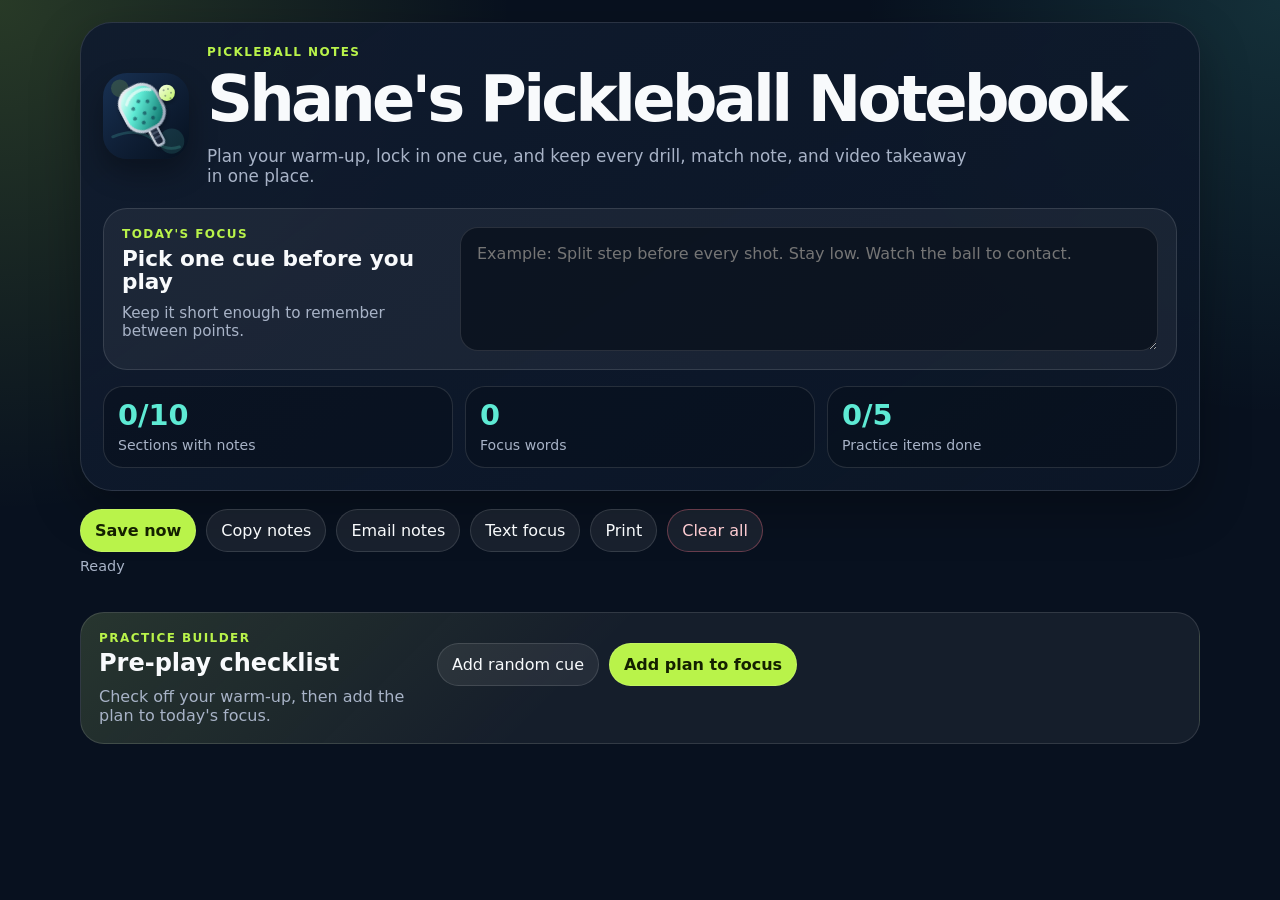
==== commit 26719895: "Improve pickleball notebook app" ====
--- a/index.html
+++ b/index.html
@@ -3,7 +3,8 @@
 <head>
   <meta charset="UTF-8" />
   <meta name="viewport" content="width=device-width, initial-scale=1.0" />
-  <title>Shane's Pickleball Notebook V2</title>
+  <title>Shane's Pickleball Notebook</title>
+  <meta name="description" content="A fast pickleball notebook for practice plans, focus cues, match notes, and drill reminders." />
   <meta name="theme-color" content="#0f172a" />
   <link rel="manifest" href="manifest.json" />
   <link rel="apple-touch-icon" href="icon.svg" />
@@ -18,7 +19,7 @@
         <div>
           <p class="eyebrow">Pickleball Notes</p>
           <h1>Shane's Pickleball Notebook</h1>
-          <p class="subtitle">Simple reminders, editable notes, and video links for the parts of your game that matter most.</p>
+          <p class="subtitle">Plan your warm-up, lock in one cue, and keep every drill, match note, and video takeaway in one place.</p>
         </div>
       </div>
 
@@ -26,26 +27,54 @@
         <div>
           <p class="eyebrow">Today's Focus</p>
           <h2 id="todayFocusLabel">Pick one cue before you play</h2>
+          <p class="focus-help">Keep it short enough to remember between points.</p>
         </div>
         <textarea id="todayFocus" class="focus-input" placeholder="Example: Split step before every shot. Stay low. Watch the ball to contact."></textarea>
+      </section>
+
+      <section class="stats-panel" aria-label="Notebook stats">
+        <div>
+          <span id="savedNotesStat">0/10</span>
+          <p>Sections with notes</p>
+        </div>
+        <div>
+          <span id="focusWordsStat">0</span>
+          <p>Focus words</p>
+        </div>
+        <div>
+          <span id="practiceProgressStat">0/5</span>
+          <p>Practice items done</p>
+        </div>
       </section>
     </header>
 
     <main>
       <section class="toolbar" aria-label="Notebook actions">
-        <button id="saveNowBtn" class="primary-btn">Save now</button>
-        <button id="emailBtn">Email notes</button>
-        <button id="textBtn">Text focus</button>
-        <button id="resetBtn" class="danger-btn">Clear all</button>
+        <button id="saveNowBtn" class="primary-btn" type="button">Save now</button>
+        <button id="copyBtn" type="button">Copy notes</button>
+        <button id="emailBtn" type="button">Email notes</button>
+        <button id="textBtn" type="button">Text focus</button>
+        <button id="printBtn" type="button">Print</button>
+        <button id="resetBtn" class="danger-btn" type="button">Clear all</button>
       </section>
 
       <p id="saveStatus" class="save-status" role="status">Ready</p>
 
-      <section class="cue-strip" aria-label="Quick cues">
-        <button data-cue="Hit, then split.">Hit → Split</button>
-        <button data-cue="Paddle back early.">Paddle back early</button>
-        <button data-cue="Get low and move your feet.">Low + move feet</button>
-        <button data-cue="Loose grip. Watch the ball to contact.">Loose grip</button>
+      <section id="cueStrip" class="cue-strip" aria-label="Quick cues"></section>
+
+      <section class="practice-board" aria-labelledby="practiceTitle">
+        <div class="practice-copy">
+          <p class="eyebrow">Practice Builder</p>
+          <h2 id="practiceTitle">Pre-play checklist</h2>
+          <p>Check off your warm-up, then add the plan to today's focus.</p>
+        </div>
+        <div>
+          <div id="practiceList" class="practice-list"></div>
+          <div class="practice-actions">
+            <button id="randomCueBtn" type="button">Add random cue</button>
+            <button id="addPracticeFocusBtn" class="primary-btn" type="button">Add plan to focus</button>
+          </div>
+        </div>
       </section>
 
       <section id="notesGrid" class="notes-grid" aria-label="Editable pickleball notes"></section>
--- a/styles.css
+++ b/styles.css
@@ -77,6 +77,12 @@
   font-size: 1.05rem;
 }
 
+.focus-help {
+  margin: 10px 0 0;
+  color: var(--muted);
+  font-size: 0.95rem;
+}
+
 .focus-card {
   margin-top: 22px;
   padding: 18px;
@@ -110,6 +116,34 @@
 
 .focus-input { min-height: 124px; }
 
+.stats-panel {
+  display: grid;
+  grid-template-columns: repeat(3, 1fr);
+  gap: 12px;
+  margin-top: 16px;
+}
+
+.stats-panel div {
+  border: 1px solid var(--line);
+  border-radius: 20px;
+  padding: 14px;
+  background: rgba(4, 10, 20, 0.34);
+}
+
+.stats-panel span {
+  display: block;
+  color: var(--accent-2);
+  font-size: 1.8rem;
+  font-weight: 900;
+  line-height: 1;
+}
+
+.stats-panel p {
+  margin: 7px 0 0;
+  color: var(--muted);
+  font-size: 0.88rem;
+}
+
 .toolbar {
   display: flex;
   flex-wrap: wrap;
@@ -129,6 +163,11 @@
 
 button:hover { transform: translateY(-1px); border-color: rgba(255, 255, 255, 0.25); }
 
+button:focus-visible {
+  outline: 3px solid rgba(185, 243, 74, 0.5);
+  outline-offset: 3px;
+}
+
 .primary-btn {
   background: var(--accent);
   color: #142000;
@@ -155,6 +194,55 @@
 .cue-strip button {
   white-space: nowrap;
   background: rgba(94, 234, 212, 0.10);
+}
+
+.practice-board {
+  display: grid;
+  grid-template-columns: minmax(220px, 320px) 1fr;
+  gap: 18px;
+  margin: 4px 0 18px;
+  padding: 18px;
+  border: 1px solid var(--line);
+  border-radius: var(--radius);
+  background:
+    linear-gradient(135deg, rgba(185, 243, 74, 0.11), transparent 45%),
+    rgba(255, 255, 255, 0.055);
+}
+
+.practice-copy p:last-child {
+  margin: 10px 0 0;
+  color: var(--muted);
+}
+
+.practice-list {
+  display: grid;
+  grid-template-columns: repeat(2, minmax(0, 1fr));
+  gap: 10px;
+}
+
+.practice-item {
+  display: flex;
+  align-items: center;
+  gap: 10px;
+  min-height: 46px;
+  padding: 10px 12px;
+  border: 1px solid var(--line);
+  border-radius: 16px;
+  background: rgba(4, 10, 20, 0.36);
+  color: var(--text);
+}
+
+.practice-item input {
+  width: 18px;
+  height: 18px;
+  accent-color: var(--accent);
+}
+
+.practice-actions {
+  display: flex;
+  flex-wrap: wrap;
+  gap: 10px;
+  margin-top: 12px;
 }
 
 .notes-grid {
@@ -201,8 +289,18 @@
   .app-icon { width: 64px; height: 64px; border-radius: 18px; }
   h1 { font-size: 2.05rem; }
   .subtitle { font-size: 0.98rem; }
-  .focus-card { grid-template-columns: 1fr; }
-  .toolbar button { flex: 1 1 calc(50% - 10px); }
+  .focus-card, .practice-board { grid-template-columns: 1fr; }
+  .stats-panel { grid-template-columns: 1fr; }
+  .practice-list { grid-template-columns: 1fr; }
+  .toolbar button, .practice-actions button { flex: 1 1 calc(50% - 10px); }
   .notes-grid { grid-template-columns: 1fr; }
   .note-card textarea { min-height: 210px; }
 }
+
+
+@media print {
+  body { background: #fff; color: #111827; }
+  .hero, .note-card, .practice-board { box-shadow: none; background: #fff; border-color: #d1d5db; }
+  .toolbar, .cue-strip, .practice-actions, .app-icon { display: none; }
+  textarea { color: #111827; border-color: #d1d5db; background: #fff; }
+}
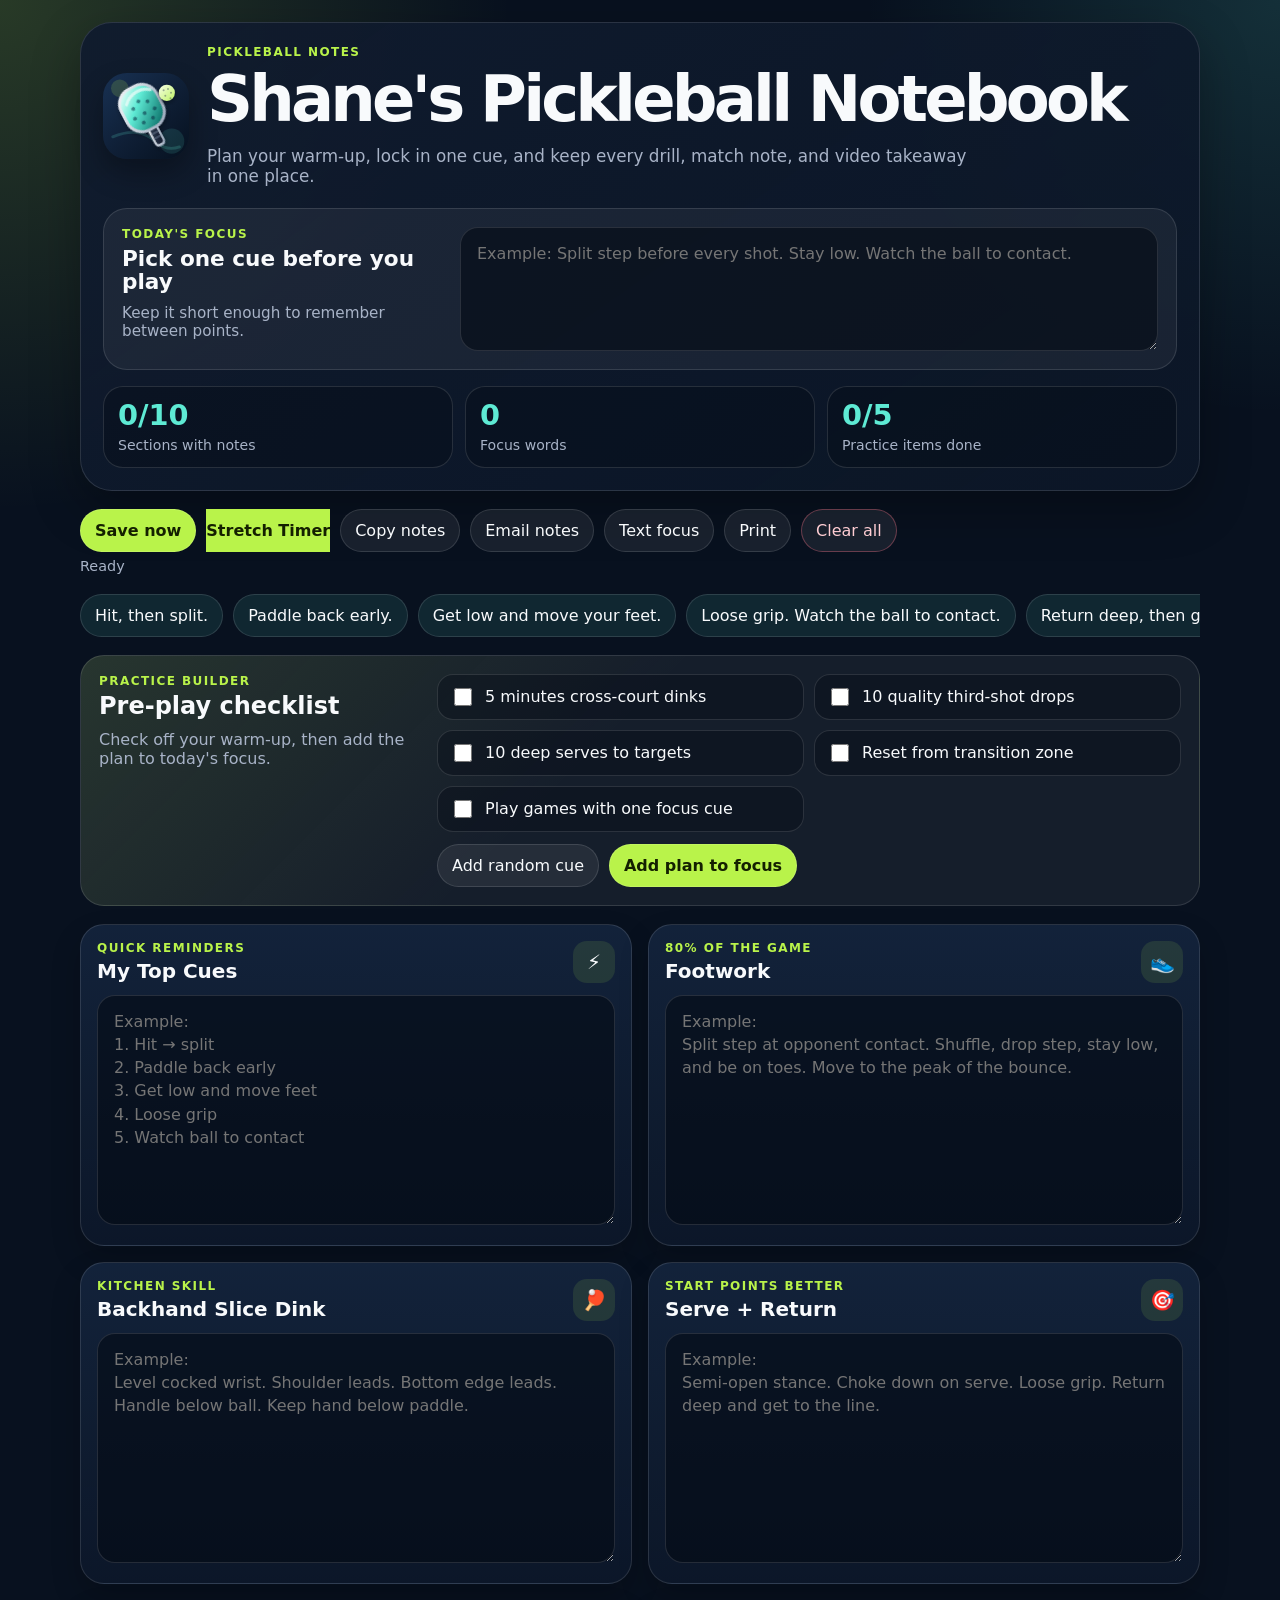
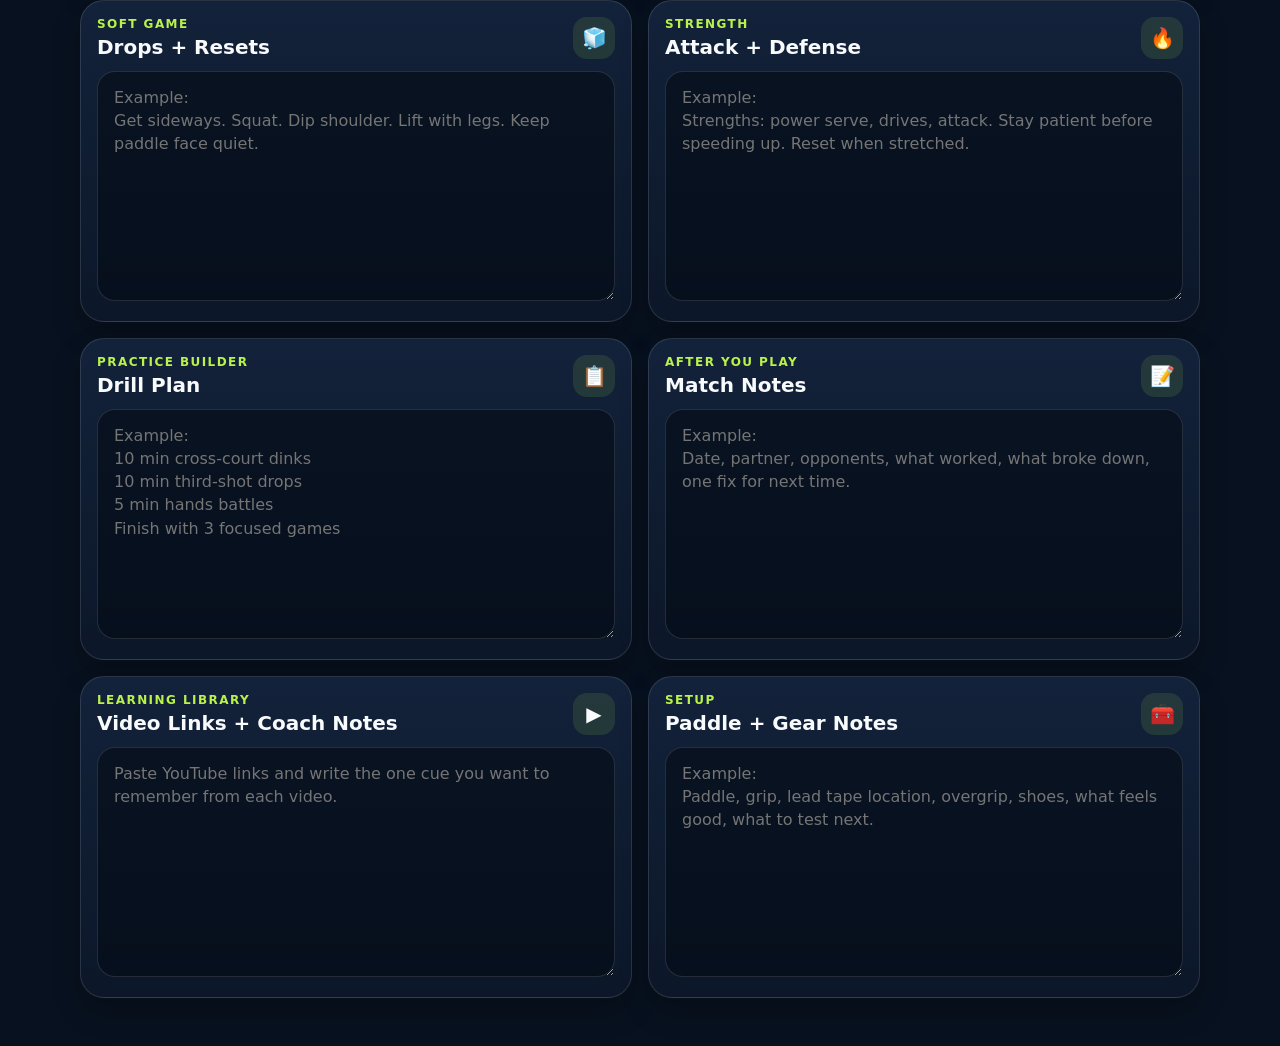
==== commit d8b32885: "Link stretching timer from notebook home" ====
--- a/index.html
+++ b/index.html
@@ -51,6 +51,7 @@
     <main>
       <section class="toolbar" aria-label="Notebook actions">
         <button id="saveNowBtn" class="primary-btn" type="button">Save now</button>
+        <a class="primary-btn" href="stretching-app.html" style="display:inline-flex;align-items:center;justify-content:center;text-decoration:none;">Stretch Timer</a>
         <button id="copyBtn" type="button">Copy notes</button>
         <button id="emailBtn" type="button">Email notes</button>
         <button id="textBtn" type="button">Text focus</button>
@@ -96,4 +97,4 @@
 
   <script src="script.js"></script>
 </body>
-</html>
+</html>
